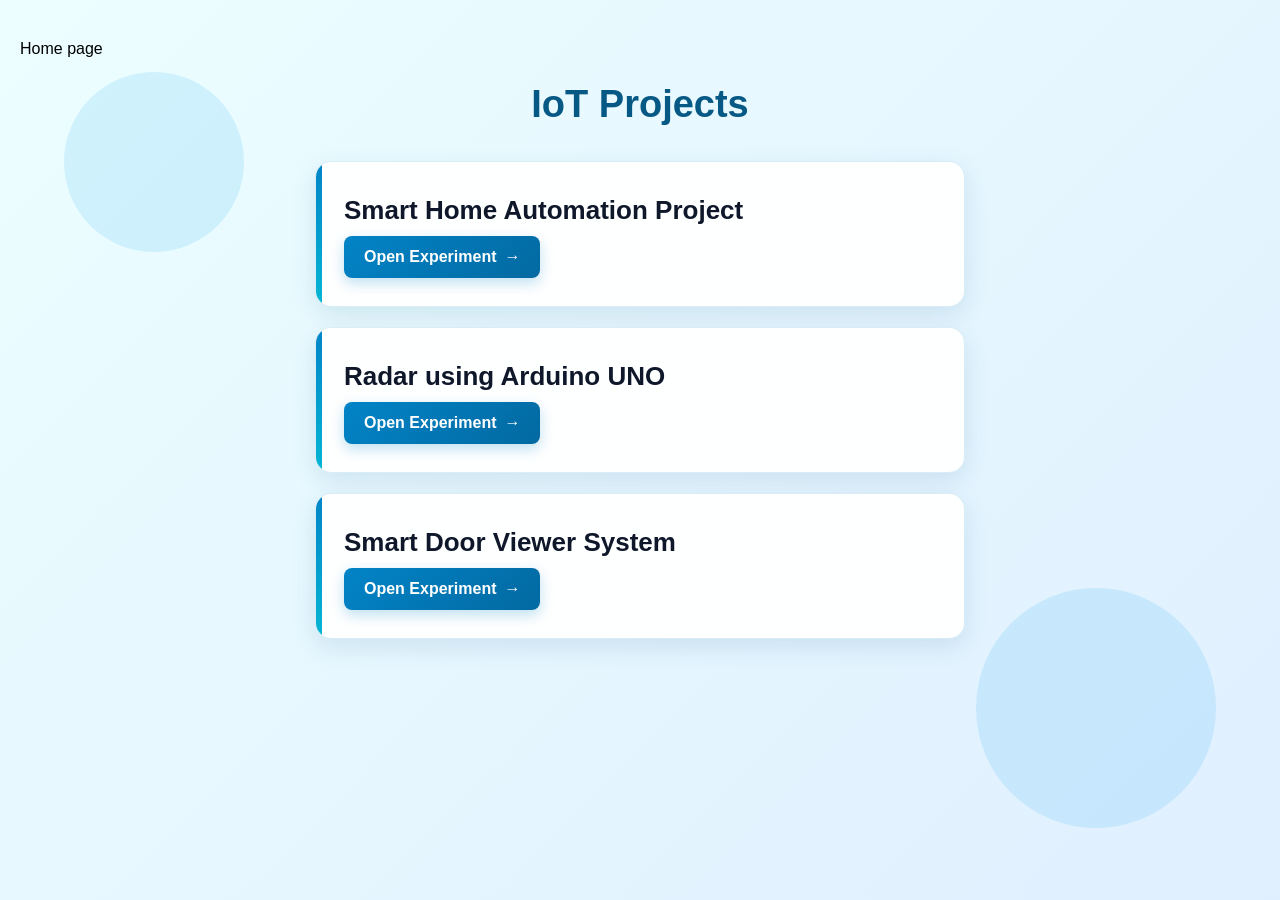
==== index.html @ dba5eec6 "Create index.html" ====
Home page

<!DOCTYPE html>
<html lang="en">

<head>
    <meta charset="UTF-8">

    <meta
        name="viewport"
        content="width=device-width, initial-scale=1.0"
    >

    <title>IoT Experiments</title>

    <style>
        * {
            box-sizing: border-box;
        }

        html {
            scroll-behavior: smooth;
        }

        body {
            min-height: 100vh;
            font-family: Arial, sans-serif;
            margin: 0;
            padding: 40px 20px;
            overflow-x: hidden;

            background: linear-gradient(
                -45deg,
                #e0f2fe,
                #f2f7fb,
                #dbeafe,
                #ecfeff
            );

            background-size: 400% 400%;
            animation: backgroundAnimation 12s ease infinite;
        }

        .container {
            width: 100%;
            max-width: 750px;
            margin: 0 auto;
        }

        .header {
            text-align: center;
            margin-bottom: 35px;
            animation: fadeDown 1s ease;
        }

        h1 {
            color: #075985;
            font-size: 38px;
            margin-bottom: 10px;
        }

        .subtitle {
            color: #475569;
            font-size: 17px;
            margin: 0;
        }

        .card {
            position: relative;
            max-width: 650px;
            margin: 20px auto;
            padding: 28px;
            overflow: hidden;

            background: rgba(255, 255, 255, 0.95);
            border: 1px solid rgba(2, 132, 199, 0.15);
            border-radius: 16px;

            box-shadow: 0 8px 25px rgba(7, 89, 133, 0.12);

            animation: fadeUp 1s ease;
            transition:
                transform 0.35s ease,
                box-shadow 0.35s ease;
        }

        .card::before {
            content: "";
            position: absolute;
            top: 0;
            left: 0;
            width: 6px;
            height: 100%;
            background: linear-gradient(
                to bottom,
                #0284c7,
                #06b6d4
            );
        }

        .card:hover {
            transform: translateY(-8px);
            box-shadow: 0 15px 35px rgba(7, 89, 133, 0.2);
        }

        .experiment-number {
            display: inline-block;
            padding: 6px 12px;
            margin-bottom: 12px;

            color: #0369a1;
            background: #e0f2fe;

            font-size: 14px;
            font-weight: bold;

            border-radius: 20px;
        }

        .card h2 {
            color: #0f172a;
            font-size: 26px;
            margin: 5px 0 10px;
        }

        .card p {
            color: #475569;
            font-size: 17px;
            line-height: 1.6;
            margin-bottom: 22px;
        }

        .open-button {
            display: inline-flex;
            align-items: center;
            justify-content: center;
            gap: 8px;

            padding: 12px 20px;

            color: white;
            background: linear-gradient(
                135deg,
                #0284c7,
                #0369a1
            );

            text-decoration: none;
            font-size: 16px;
            font-weight: bold;

            border-radius: 8px;

            box-shadow: 0 5px 14px rgba(2, 132, 199, 0.25);

            transition:
                transform 0.3s ease,
                box-shadow 0.3s ease,
                background 0.3s ease;
        }

        .open-button:hover {
            transform: translateY(-3px) scale(1.03);

            background: linear-gradient(
                135deg,
                #0369a1,
                #075985
            );

            box-shadow: 0 8px 20px rgba(2, 132, 199, 0.35);
        }

        .arrow {
            display: inline-block;
            transition: transform 0.3s ease;
        }

        .open-button:hover .arrow {
            transform: translateX(5px);
        }

        .circle {
            position: fixed;
            z-index: -1;

            width: 180px;
            height: 180px;

            background: rgba(14, 165, 233, 0.12);
            border-radius: 50%;

            animation: floatingCircle 6s ease-in-out infinite;
        }

        .circle-one {
            top: 8%;
            left: 5%;
        }

        .circle-two {
            right: 5%;
            bottom: 8%;

            width: 240px;
            height: 240px;

            animation-delay: 2s;
        }

        @keyframes backgroundAnimation {
            0% {
                background-position: 0% 50%;
            }

            50% {
                background-position: 100% 50%;
            }

            100% {
                background-position: 0% 50%;
            }
        }

        @keyframes fadeDown {
            from {
                opacity: 0;
                transform: translateY(-30px);
            }

            to {
                opacity: 1;
                transform: translateY(0);
            }
        }

        @keyframes fadeUp {
            from {
                opacity: 0;
                transform: translateY(40px);
            }

            to {
                opacity: 1;
                transform: translateY(0);
            }
        }

        @keyframes floatingCircle {
            0%,
            100% {
                transform: translateY(0);
            }

            50% {
                transform: translateY(-25px);
            }
        }

        @media (max-width: 600px) {
            body {
                padding: 30px 15px;
            }

            h1 {
                font-size: 29px;
            }

            .subtitle {
                font-size: 15px;
            }

            .card {
                padding: 23px;
            }

            .card h2 {
                font-size: 22px;
            }

            .open-button {
                width: 100%;
            }
        }

        @media (prefers-reduced-motion: reduce) {
            *,
            *::before,
            *::after {
                animation-duration: 0.01ms !important;
                animation-iteration-count: 1 !important;
                scroll-behavior: auto !important;
            }
        }
    </style>
</head>

<body>

    <div class="circle circle-one"></div>
    <div class="circle circle-two"></div>

    <main class="container">

        <header class="header">
            <h1>IoT Projects</h1>

        </header>

        <section class="card">

            <h2>Smart Home Automation Project</h2>

            <a
                href="Smart Home Automation/"
                class="open-button"
                aria-label="Open Smart Home Automation Project"
            >
                Open Experiment

                <span class="arrow">
                    &rarr;
                </span>
            </a>

        </section>
        <section class="card">

            <h2>Radar using Arduino UNO</h2>

            <a
                href="Radar/"
                class="open-button"
                aria-label="Open Radar using Arduino UNO"
            >
                Open Experiment

                <span class="arrow">
                    &rarr;
                </span>
            </a>

        </section>

         <section class="card">

            <h2>Smart Door Viewer System</h2>

            <a
                href="Smart Door bell/"
                class="open-button"
                aria-label="Open Radar using Arduino UNO"
            >
                Open Experiment

                <span class="arrow">
                    &rarr;
                </span>
            </a>

        </section>
    </main>

</body>

</html>
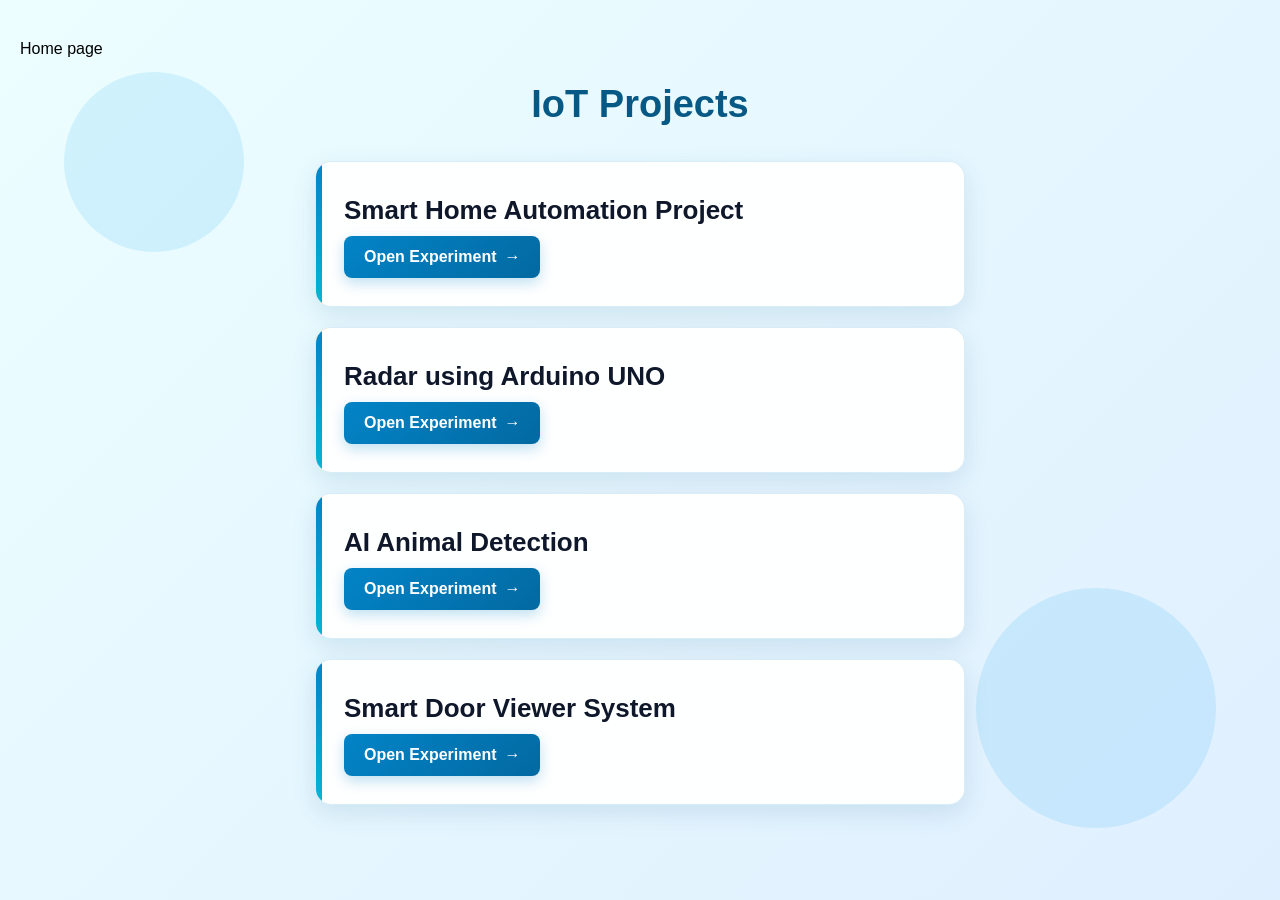
==== commit 7e90c71c: "Update index.html" ====
--- a/index.html
+++ b/index.html
@@ -342,6 +342,24 @@
 
         </section>
 
+        <section class="card">
+
+            <h2>AI Animal Detection</h2>
+
+            <a
+                href="AI Animal Detection/"
+                class="open-button"
+                aria-label="Open Smart Home Automation Project"
+            >
+                Open Experiment
+
+                <span class="arrow">
+                    &rarr;
+                </span>
+            </a>
+
+        </section>
+
          <section class="card">
 
             <h2>Smart Door Viewer System</h2>
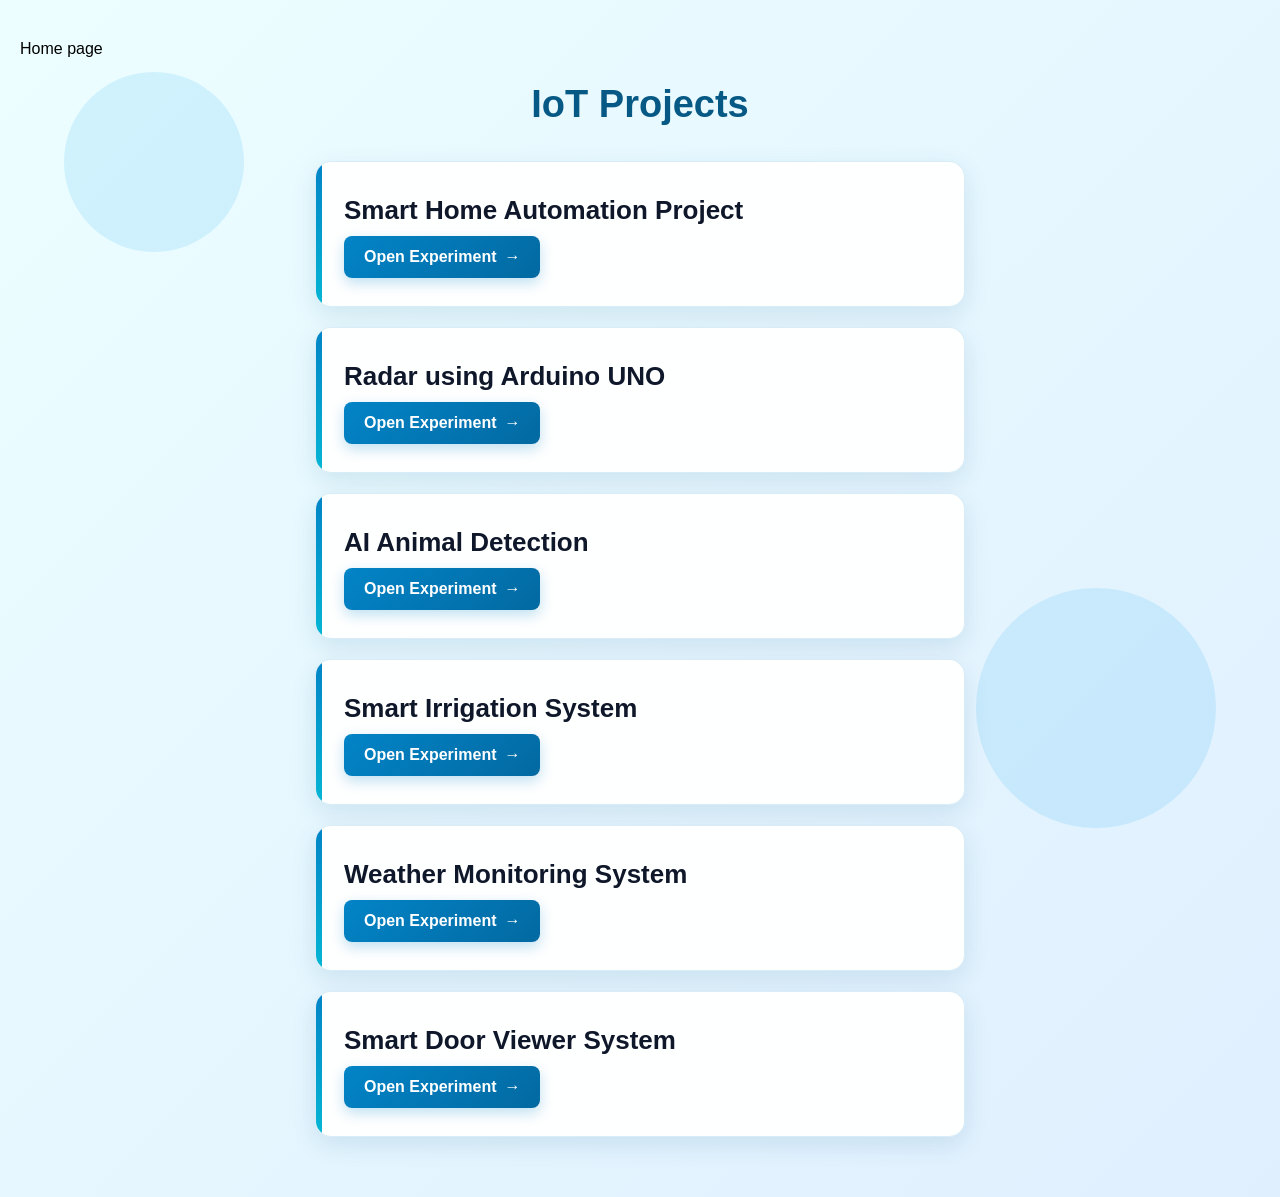
==== commit 289b173b: "Update index.html" ====
--- a/index.html
+++ b/index.html
@@ -349,7 +349,25 @@
             <a
                 href="AI Animal Detection/"
                 class="open-button"
-                aria-label="Open Smart Home Automation Project"
+                aria-label="Open AI Animal Detection"
+            >
+                Open Experiment
+
+                <span class="arrow">
+                    &rarr;
+                </span>
+            </a>
+
+        </section>
+
+          <section class="card">
+
+            <h2>Smart Irrigation System</h2>
+
+            <a
+                href="Smart Irrigation System/"
+                class="open-button"
+                aria-label="Open Smart Irrigation System"
             >
                 Open Experiment
 
@@ -362,12 +380,30 @@
 
          <section class="card">
 
+            <h2>Weather Monitoring System</h2>
+
+            <a
+                href="Weather Monitoring System/"
+                class="open-button"
+                aria-label="Open Weather Monitoring System"
+            >
+                Open Experiment
+
+                <span class="arrow">
+                    &rarr;
+                </span>
+            </a>
+
+        </section>
+
+         <section class="card">
+
             <h2>Smart Door Viewer System</h2>
 
             <a
                 href="Smart Door bell/"
                 class="open-button"
-                aria-label="Open Radar using Arduino UNO"
+                aria-label="Open Smart Door Viewer System"
             >
                 Open Experiment
 
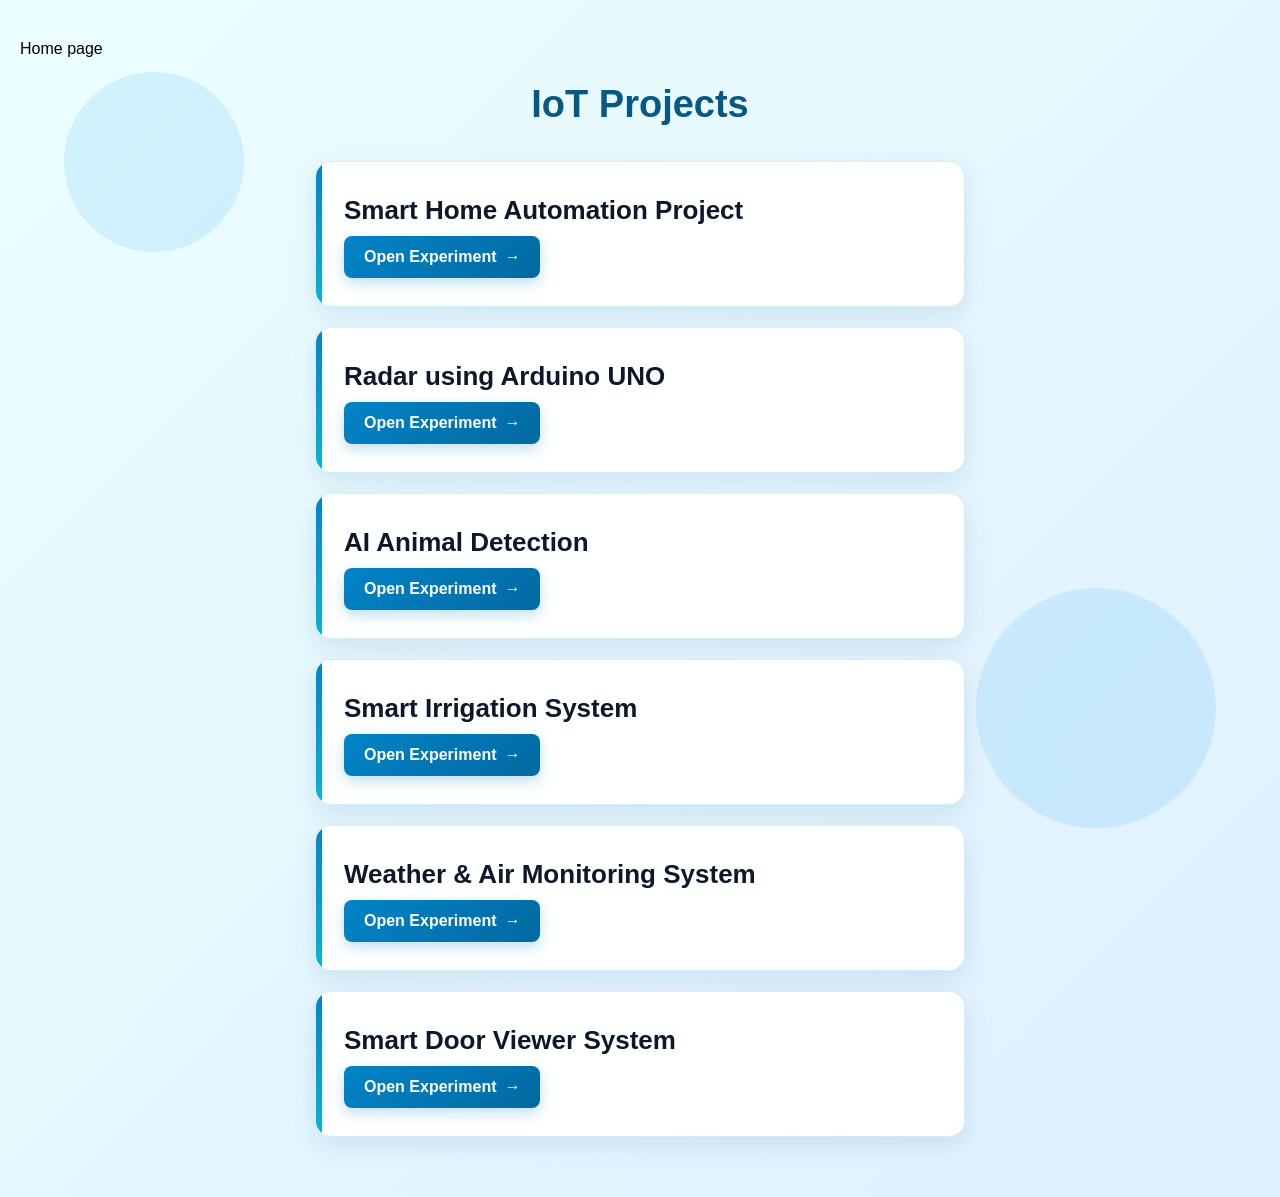
==== commit d2842f95: "Update index.html" ====
--- a/index.html
+++ b/index.html
@@ -380,12 +380,12 @@
 
          <section class="card">
 
-            <h2>Weather Monitoring System</h2>
-
-            <a
-                href="Weather Monitoring System/"
-                class="open-button"
-                aria-label="Open Weather Monitoring System"
+            <h2>Weather & Air Monitoring System</h2>
+
+            <a
+                href="Weather & Air Monitoring/"
+                class="open-button"
+                aria-label="Open Weather & Air Monitoring System"
             >
                 Open Experiment
 
